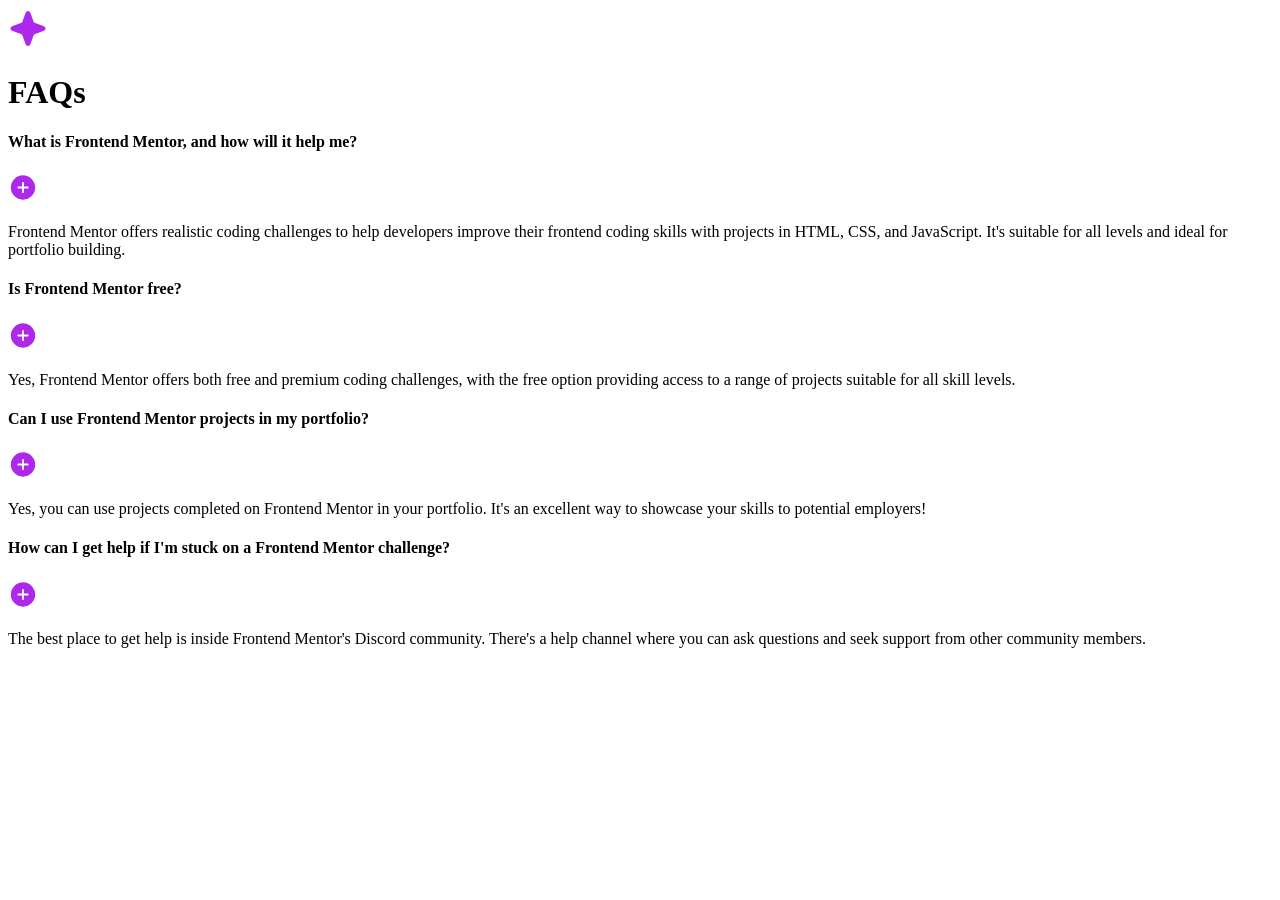
==== faq-accordion-main/index.html @ 293d1698 "html accordian structure planning" ====
<!DOCTYPE html>
<html lang="en">

<head>
  <meta charset="UTF-8">
  <meta name="viewport" content="width=device-width, initial-scale=1.0">
  <link rel="icon" type="image/png" sizes="32x32" href="./assets/images/favicon-32x32.png">
  <title>Frontend Mentor | FAQ accordion</title>
  <link rel="stylesheet" href="css/main.css">
</head>

<body>
  <!-- container -->

  <div class="container">
    <div>
      <div class="accordion-card">
        <img src="assets/images/icon-star.svg" alt="">
        <h1>
          FAQs
        </h1>
        <div class="accordian-questions">
          <h4>What is Frontend Mentor, and how will it help me?</h4>
          <img src="./assets/images/icon-plus.svg" alt="plus-icon">
          <div>
            <p>
              Frontend Mentor offers realistic coding challenges to help developers improve their
              frontend coding skills with projects in HTML, CSS, and JavaScript. It's suitable for
              all levels and ideal for portfolio building.
            </p>
          </div>
        </div>
        <div class="accordian-questions">
          <h4>Is Frontend Mentor free?</h4>
          <img src="./assets/images/icon-plus.svg" alt="plus-icon">
          <div>
            <p>
              Yes, Frontend Mentor offers both free and premium coding challenges, with the free
              option providing access to a range of projects suitable for all skill levels.
            </p>
          </div>
        </div>
        <div class="accordian-questions">
          <h4>Can I use Frontend Mentor projects in my portfolio?</h4>
          <img src="assets/images/icon-plus.svg" alt="icon plus">
          <div>
            <p>
              Yes, you can use projects completed on Frontend Mentor in your portfolio. It's an excellent
              way to showcase your skills to potential employers!
            </p>
          </div>
        </div>
        <div class="accordian-questions">
          <h4> How can I get help if I'm stuck on a Frontend Mentor challenge?</h4>
          <img src="assets/images/icon-plus.svg" alt="icon plus">
          <div>
            <p>
              The best place to get help is inside Frontend Mentor's Discord community. There's a help
              channel where you can ask questions and seek support from other community members.
            </p>
          </div>
        </div>
      </div>
    </div>
  </div>
  <!-- container -->
  <script src="js/script.js"></script>
</body>

</html>
---- faq-accordion-main/css/main.css ----
@import url('https://fonts.googleapis.com/css2?family=Work+Sans:ital,wght@0,100..900;1,100..900&display=swap');

*{
    box-sizing: border-box;
}

:root{
    --White: hsl(0, 0%, 100%);
    --Light-pink: hsl(275, 100%, 97%);
    --Grayish-purple: hsl(292, 16%, 49%);
    --Dark-purple: hsl(292, 42%, 14%);
    --Work-sans: "Work Sans", sans-serif;
}
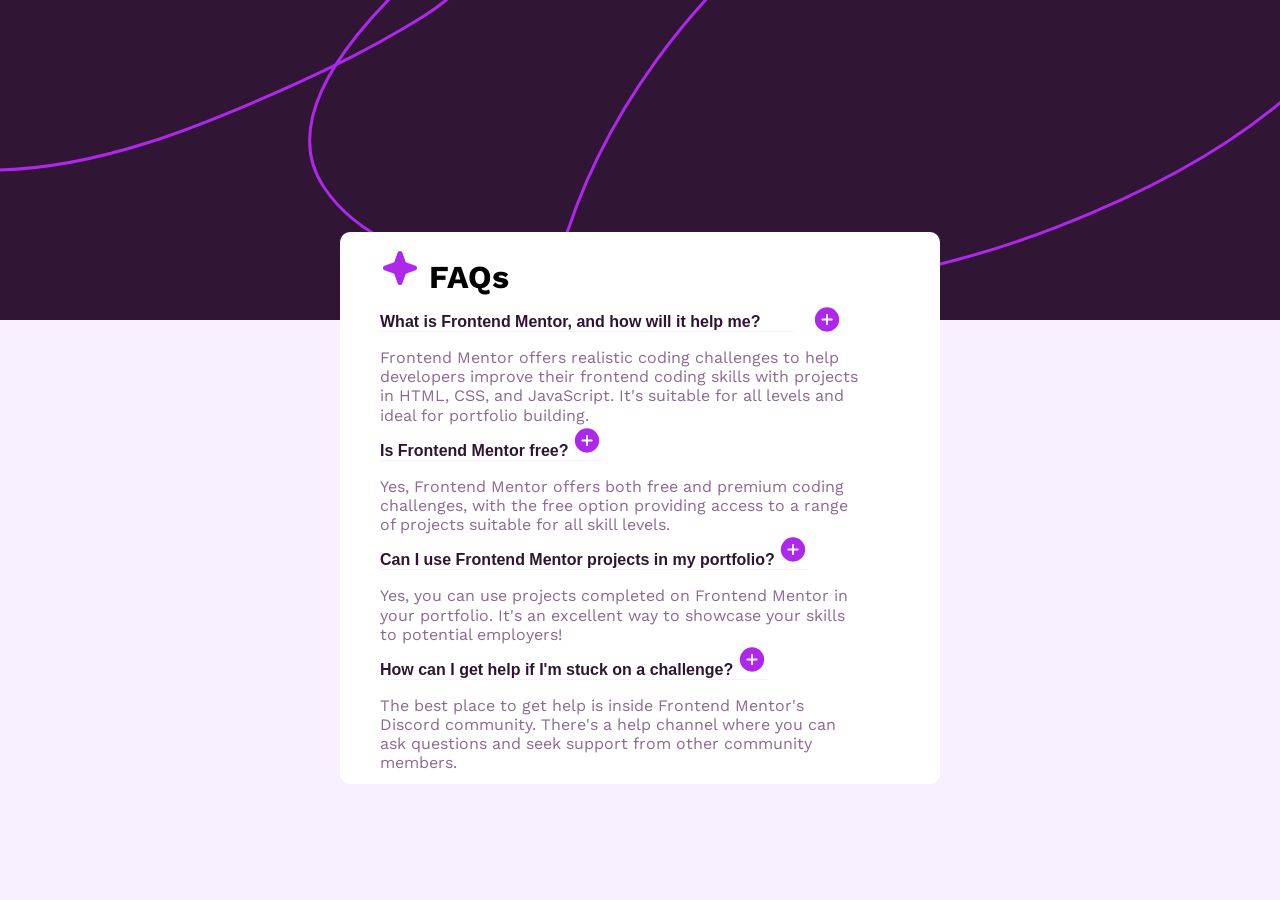
==== commit c65f739c: "Desktop styles" ====
--- a/faq-accordion-main/index.html
+++ b/faq-accordion-main/index.html
@@ -7,22 +7,28 @@
   <link rel="icon" type="image/png" sizes="32x32" href="./assets/images/favicon-32x32.png">
   <title>Frontend Mentor | FAQ accordion</title>
   <link rel="stylesheet" href="css/main.css">
+  <link rel="stylesheet" href="https://cdnjs.cloudflare.com/ajax/libs/font-awesome/6.1.1/css/all.min.css"> 
 </head>
 
 <body>
+
+  <div class="header_bg">
+  </div>
   <!-- container -->
 
-  <div class="container">
-    <div>
-      <div class="accordion-card">
-        <img src="assets/images/icon-star.svg" alt="">
+
+  <div class="accordion">
+      <div class="accordion-content">
         <h1>
+          <img class="icon-star" src="assets/images/icon-star.svg" alt="icon star">
           FAQs
         </h1>
         <div class="accordian-questions">
-          <h4>What is Frontend Mentor, and how will it help me?</h4>
-          <img src="./assets/images/icon-plus.svg" alt="plus-icon">
-          <div>
+          <button>
+            <span>What is Frontend Mentor, and how will it help me?</span>
+            <img class="img-icon" src="assets/images/icon-plus.svg" alt="icon plus">
+          </button>
+          <div class="accordion__description">
             <p>
               Frontend Mentor offers realistic coding challenges to help developers improve their
               frontend coding skills with projects in HTML, CSS, and JavaScript. It's suitable for
@@ -31,19 +37,23 @@
           </div>
         </div>
         <div class="accordian-questions">
-          <h4>Is Frontend Mentor free?</h4>
-          <img src="./assets/images/icon-plus.svg" alt="plus-icon">
-          <div>
+          <button>
+            <span>Is Frontend Mentor free?</span>
+            <img src="./assets/images/icon-plus.svg" alt="plus-icon">
+          </button>
+          <div class="accordion__description">
             <p>
               Yes, Frontend Mentor offers both free and premium coding challenges, with the free
               option providing access to a range of projects suitable for all skill levels.
             </p>
           </div>
         </div>
-        <div class="accordian-questions">
-          <h4>Can I use Frontend Mentor projects in my portfolio?</h4>
-          <img src="assets/images/icon-plus.svg" alt="icon plus">
-          <div>
+        <div class="accordian-questions" >
+          <button>
+            <span>Can I use Frontend Mentor projects in my portfolio?</span>
+            <img src="assets/images/icon-plus.svg" alt="icon plus">
+          </button>
+          <div class="accordion__description">
             <p>
               Yes, you can use projects completed on Frontend Mentor in your portfolio. It's an excellent
               way to showcase your skills to potential employers!
@@ -51,9 +61,11 @@
           </div>
         </div>
         <div class="accordian-questions">
-          <h4> How can I get help if I'm stuck on a Frontend Mentor challenge?</h4>
-          <img src="assets/images/icon-plus.svg" alt="icon plus">
-          <div>
+          <button>
+            <span>How can I get help if I'm stuck on a challenge?</span>
+            <img src="assets/images/icon-plus.svg" alt="icon plus">
+          </button>
+          <div class="accordion__description">
             <p>
               The best place to get help is inside Frontend Mentor's Discord community. There's a help
               channel where you can ask questions and seek support from other community members.
@@ -61,10 +73,8 @@
           </div>
         </div>
       </div>
-    </div>
   </div>
   <!-- container -->
   <script src="js/script.js"></script>
 </body>
-
 </html>
--- a/faq-accordion-main/css/main.css
+++ b/faq-accordion-main/css/main.css
@@ -2,6 +2,8 @@
 
 *{
     box-sizing: border-box;
+    margin: 0;
+    padding: 0;
 }
 
 :root{
@@ -12,3 +14,70 @@
     --Work-sans: "Work Sans", sans-serif;
 }
 
+body{
+    background-color: var(--Light-pink);
+    font-family: var(--Work-sans);
+}
+
+.header_bg{
+    background-image: url('../assets/images/background-pattern-desktop.svg');
+    background-repeat: no-repeat;
+    height: 320px;
+}
+
+button{
+    background: none;
+    border: none;
+    border-bottom: 1px solid var(--Light-pink);
+}
+
+.icon-star{
+    width: 40px;
+    height: 40px;
+}
+
+.accordion{
+    height: 100vh;
+    background-color: var(--White);
+    width: 37.5rem;
+    height: 34.5rem;
+    margin: 0 auto;
+    position: relative;
+    top: -5.5rem;
+    border-radius: 10px;
+    padding: 1rem 2.5rem;
+}
+
+.accordion-content{
+    display: flex;
+    flex-direction: column;
+    justify-content: center;
+}
+
+.img-icon{
+    position: relative;
+    left: 3rem;
+    top: 0.5rem;
+}
+
+.accordion-questions{
+   
+}
+
+.accordion__description{
+   padding-top: 1rem;
+    /* visibility: hidden; */
+}
+
+.accordion-content span{
+    color: var(--Dark-purple);
+    font-weight: bold;
+    font-size: 16px;
+}
+
+.accordion__description p{
+    color: var(--Grayish-purple);
+    line-height: 1.2rem;
+    width: 30rem;
+}
+
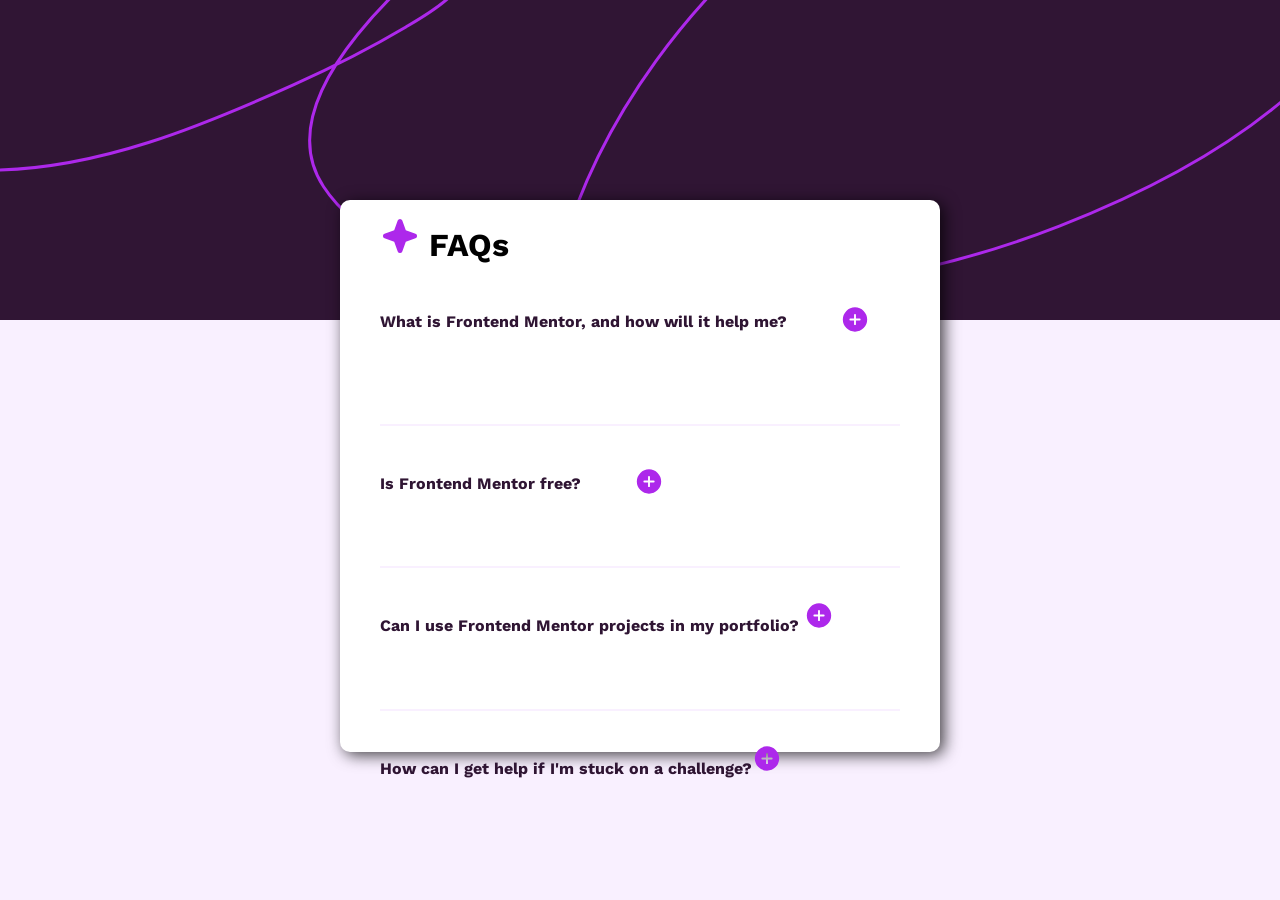
==== commit d47dbfbe: "changing css and html content, adding queries for javascript" ====
--- a/faq-accordion-main/index.html
+++ b/faq-accordion-main/index.html
@@ -15,62 +15,41 @@
   <div class="header_bg">
   </div>
   <!-- container -->
-
-
   <div class="accordion">
       <div class="accordion-content">
         <h1>
           <img class="icon-star" src="assets/images/icon-star.svg" alt="icon star">
           FAQs
         </h1>
-        <div class="accordian-questions">
-          <button>
-            <span>What is Frontend Mentor, and how will it help me?</span>
-            <img class="img-icon" src="assets/images/icon-plus.svg" alt="icon plus">
-          </button>
-          <div class="accordion__description">
-            <p>
+        <div class="accordion-questions">
+            <p class="question">What is Frontend Mentor, and how will it help me? <img class="img-icon" src="assets/images/icon-plus.svg" alt="icon plus"></p>
+        
+            <p class="accordion__description">
               Frontend Mentor offers realistic coding challenges to help developers improve their
               frontend coding skills with projects in HTML, CSS, and JavaScript. It's suitable for
               all levels and ideal for portfolio building.
             </p>
-          </div>
         </div>
-        <div class="accordian-questions">
-          <button>
-            <span>Is Frontend Mentor free?</span>
-            <img src="./assets/images/icon-plus.svg" alt="plus-icon">
-          </button>
-          <div class="accordion__description">
-            <p>
+        <div class="accordion-questions">
+          <p class="question">Is Frontend Mentor free? <img class="img-icon" src="./assets/images/icon-plus.svg" alt="plus-icon"></p>
+          <p class="accordion__description">
               Yes, Frontend Mentor offers both free and premium coding challenges, with the free
               option providing access to a range of projects suitable for all skill levels.
             </p>
-          </div>
         </div>
-        <div class="accordian-questions" >
-          <button>
-            <span>Can I use Frontend Mentor projects in my portfolio?</span>
-            <img src="assets/images/icon-plus.svg" alt="icon plus">
-          </button>
-          <div class="accordion__description">
-            <p>
+        <div class="accordion-questions" >
+            <p class="question">Can I use Frontend Mentor projects in my portfolio?  <img src="assets/images/icon-plus.svg" alt="icon plus"></p>
+            <p class="accordion__description">
               Yes, you can use projects completed on Frontend Mentor in your portfolio. It's an excellent
               way to showcase your skills to potential employers!
             </p>
-          </div>
         </div>
-        <div class="accordian-questions">
-          <button>
-            <span>How can I get help if I'm stuck on a challenge?</span>
-            <img src="assets/images/icon-plus.svg" alt="icon plus">
-          </button>
-          <div class="accordion__description">
-            <p>
+        <div class="accordion-questions">
+            <p class="question">How can I get help if I'm stuck on a challenge?<img src="assets/images/icon-plus.svg" alt="icon plus"></p>
+            <p class="accordion__description">
               The best place to get help is inside Frontend Mentor's Discord community. There's a help
               channel where you can ask questions and seek support from other community members.
             </p>
-          </div>
         </div>
       </div>
   </div>
--- a/faq-accordion-main/css/main.css
+++ b/faq-accordion-main/css/main.css
@@ -25,12 +25,6 @@
     height: 320px;
 }
 
-button{
-    background: none;
-    border: none;
-    border-bottom: 1px solid var(--Light-pink);
-}
-
 .icon-star{
     width: 40px;
     height: 40px;
@@ -43,9 +37,12 @@
     height: 34.5rem;
     margin: 0 auto;
     position: relative;
-    top: -5.5rem;
+    top: -7.5rem;
     border-radius: 10px;
     padding: 1rem 2.5rem;
+    -webkit-box-shadow: 4px 3px 16px 0px rgba(0,0,0,0.75);
+    -moz-box-shadow: 4px 3px 16px 0px rgba(0,0,0,0.75);
+    box-shadow: 4px 3px 16px 0px rgba(0,0,0,0.75);
 }
 
 .accordion-content{
@@ -54,30 +51,55 @@
     justify-content: center;
 }
 
+.accordion-questions{
+    border-bottom: 2px solid var(--Light-pink);
+    padding-top: 0rem;
+    padding-bottom: 2rem;
+}
+
 .img-icon{
     position: relative;
     left: 3rem;
     top: 0.5rem;
 }
 
-.accordion-questions{
-   
+.img:nth-child(2){
+    position: relative;
+    left: 13rem;
 }
 
 .accordion__description{
    padding-top: 1rem;
-    /* visibility: hidden; */
+   visibility: hidden;
 }
 
-.accordion-content span{
+.accordion-content .question{
     color: var(--Dark-purple);
     font-weight: bold;
-    font-size: 16px;
+    font-size: 1rem;
+    cursor: pointer;
+    position: relative;
+    top: 2rem;
 }
 
-.accordion__description p{
+.question:hover{
+    color: var(--Grayish-purple);
+}
+
+.accordion__description{
     color: var(--Grayish-purple);
     line-height: 1.2rem;
+    font-size: 1rem;
     width: 30rem;
 }
 
+@media(max-width: 768px){
+    .header_bg{
+        background-image: url('../assets/images/background-pattern-mobile.svg');
+        background-repeat: no-repeat;
+        background-size: cover;
+    }
+    .accordion{
+        width: 23.5rem;
+    }
+}
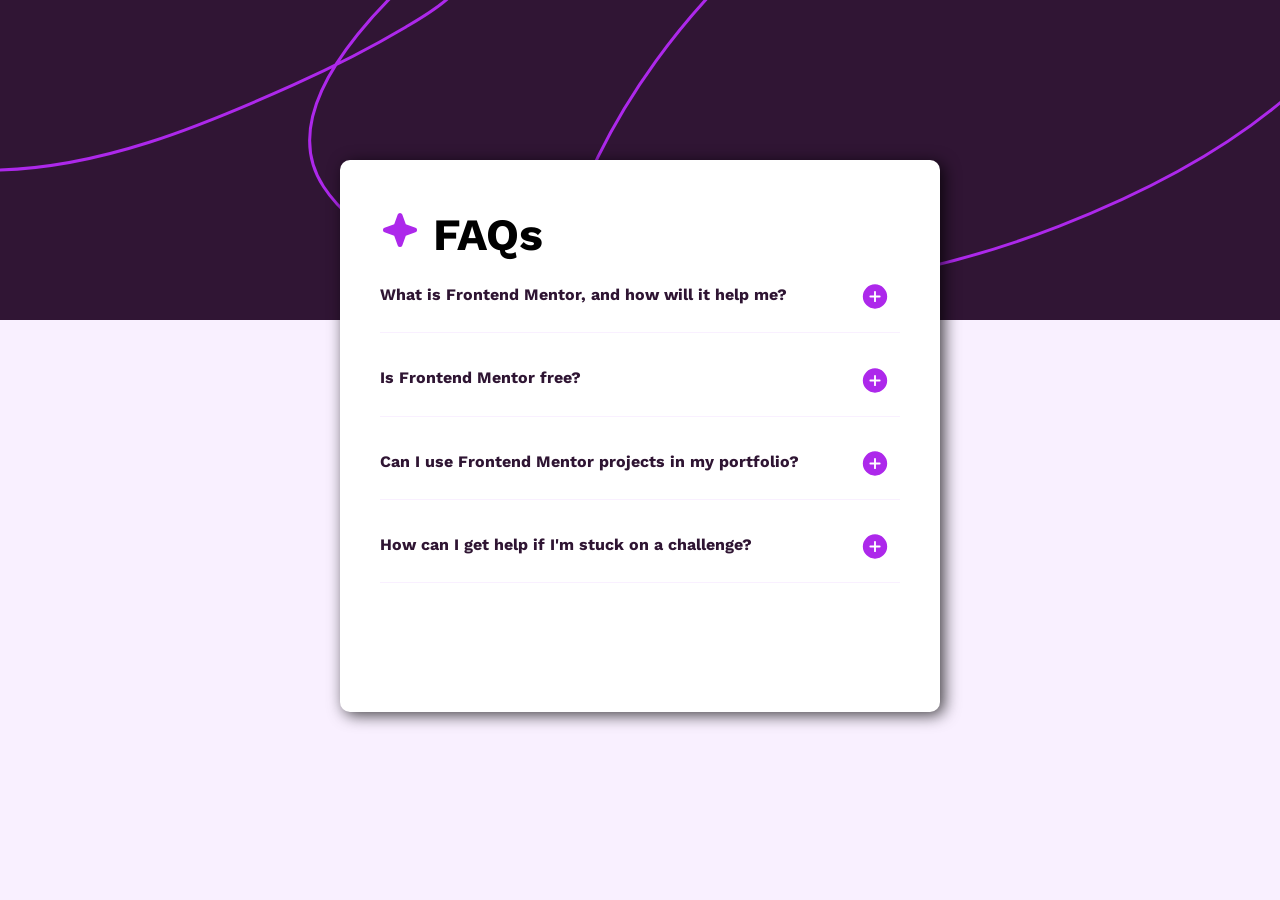
==== commit 5d43dc7d: "adding mobile styles and starting queries for javascript accordion" ====
--- a/faq-accordion-main/index.html
+++ b/faq-accordion-main/index.html
@@ -22,34 +22,69 @@
           FAQs
         </h1>
         <div class="accordion-questions">
-            <p class="question">What is Frontend Mentor, and how will it help me? <img class="img-icon" src="assets/images/icon-plus.svg" alt="icon plus"></p>
-        
-            <p class="accordion__description">
+          <div class="q-box">
+            <p class="question">What is Frontend Mentor, and how will it help me? </p>
+          </div>
+          <div class="icon-box">
+            <img class="img-icon" id="img" src="assets/images/icon-plus.svg" alt="icon plus">
+          </div>
+          <div class="accordion__description">
+            <p>
               Frontend Mentor offers realistic coding challenges to help developers improve their
               frontend coding skills with projects in HTML, CSS, and JavaScript. It's suitable for
               all levels and ideal for portfolio building.
             </p>
+          </div>
+          <div class="dashers"></div>
         </div>
         <div class="accordion-questions">
-          <p class="question">Is Frontend Mentor free? <img class="img-icon" src="./assets/images/icon-plus.svg" alt="plus-icon"></p>
-          <p class="accordion__description">
-              Yes, Frontend Mentor offers both free and premium coding challenges, with the free
-              option providing access to a range of projects suitable for all skill levels.
-            </p>
+          <div class="q-box">
+            <p class="question">Is Frontend Mentor free?</p>
+          </div>
+          <div class="icon-box">
+            <img class="img-icon" src="./assets/images/icon-plus.svg" alt="plus-icon">
+          </div>
+          <div class="dashers"></div>
+          <div>
+            <p class="accordion__description">
+                Yes, Frontend Mentor offers both free and premium coding challenges, with the free
+                option providing access to a range of projects suitable for all skill levels.
+              </p>
+          </div>
         </div>
         <div class="accordion-questions" >
-            <p class="question">Can I use Frontend Mentor projects in my portfolio?  <img src="assets/images/icon-plus.svg" alt="icon plus"></p>
+          <div class="q-box">
+
+            <p class="question">Can I use Frontend Mentor projects in my portfolio?</p>
+          </div>
+          <div class="icon-box">
+            <img src="assets/images/icon-plus.svg" class="img-icon" alt="icon plus">
+          </div>
+          <div>
+
             <p class="accordion__description">
               Yes, you can use projects completed on Frontend Mentor in your portfolio. It's an excellent
               way to showcase your skills to potential employers!
             </p>
+          </div>
+          <div class="dashers"></div>
         </div>
         <div class="accordion-questions">
-            <p class="question">How can I get help if I'm stuck on a challenge?<img src="assets/images/icon-plus.svg" alt="icon plus"></p>
+          <div class="q-box">
+
+            <p class="question">How can I get help if I'm stuck on a challenge?</p>
+          </div>
+          <div class="icon-box">
+            <img src="assets/images/icon-plus.svg" class="img-icon" alt="icon plus">
+          </div>
+          <div class="dashers"></div>
+          <div>
+
             <p class="accordion__description">
               The best place to get help is inside Frontend Mentor's Discord community. There's a help
               channel where you can ask questions and seek support from other community members.
             </p>
+          </div>
         </div>
       </div>
   </div>
--- a/faq-accordion-main/css/main.css
+++ b/faq-accordion-main/css/main.css
@@ -37,7 +37,7 @@
     height: 34.5rem;
     margin: 0 auto;
     position: relative;
-    top: -7.5rem;
+    top: -10rem;
     border-radius: 10px;
     padding: 1rem 2.5rem;
     -webkit-box-shadow: 4px 3px 16px 0px rgba(0,0,0,0.75);
@@ -46,21 +46,30 @@
 }
 
 .accordion-content{
-    display: flex;
-    flex-direction: column;
-    justify-content: center;
+    padding: 2rem 0;
+}
+
+.accordion-content h1{
+    font-size: 2.8rem;
 }
 
 .accordion-questions{
-    border-bottom: 2px solid var(--Light-pink);
-    padding-top: 0rem;
-    padding-bottom: 2rem;
+   padding: 0.7rem 0;
+}
+
+.dashers{
+    border-bottom: 1px solid var(--Light-pink);
+}
+
+.q-box{
+    flex: 1;
+    margin: 3px 0;
 }
 
 .img-icon{
     position: relative;
-    left: 3rem;
-    top: 0.5rem;
+    left: 30rem;
+    top: -1rem;
 }
 
 .img:nth-child(2){
@@ -71,22 +80,23 @@
 .accordion__description{
    padding-top: 1rem;
    visibility: hidden;
+   position: absolute;
 }
 
-.accordion-content .question{
+.q-box, .question{
     color: var(--Dark-purple);
     font-weight: bold;
     font-size: 1rem;
     cursor: pointer;
     position: relative;
-    top: 2rem;
+    top: 0.3rem;
 }
 
 .question:hover{
     color: var(--Grayish-purple);
 }
 
-.accordion__description{
+.accordion__description p{
     color: var(--Grayish-purple);
     line-height: 1.2rem;
     font-size: 1rem;
@@ -98,8 +108,14 @@
         background-image: url('../assets/images/background-pattern-mobile.svg');
         background-repeat: no-repeat;
         background-size: cover;
+        width: 100%;
     }
     .accordion{
         width: 23.5rem;
     }
+
+    .img-icon{
+        position: relative;
+        left: 18rem;
+    }
 }
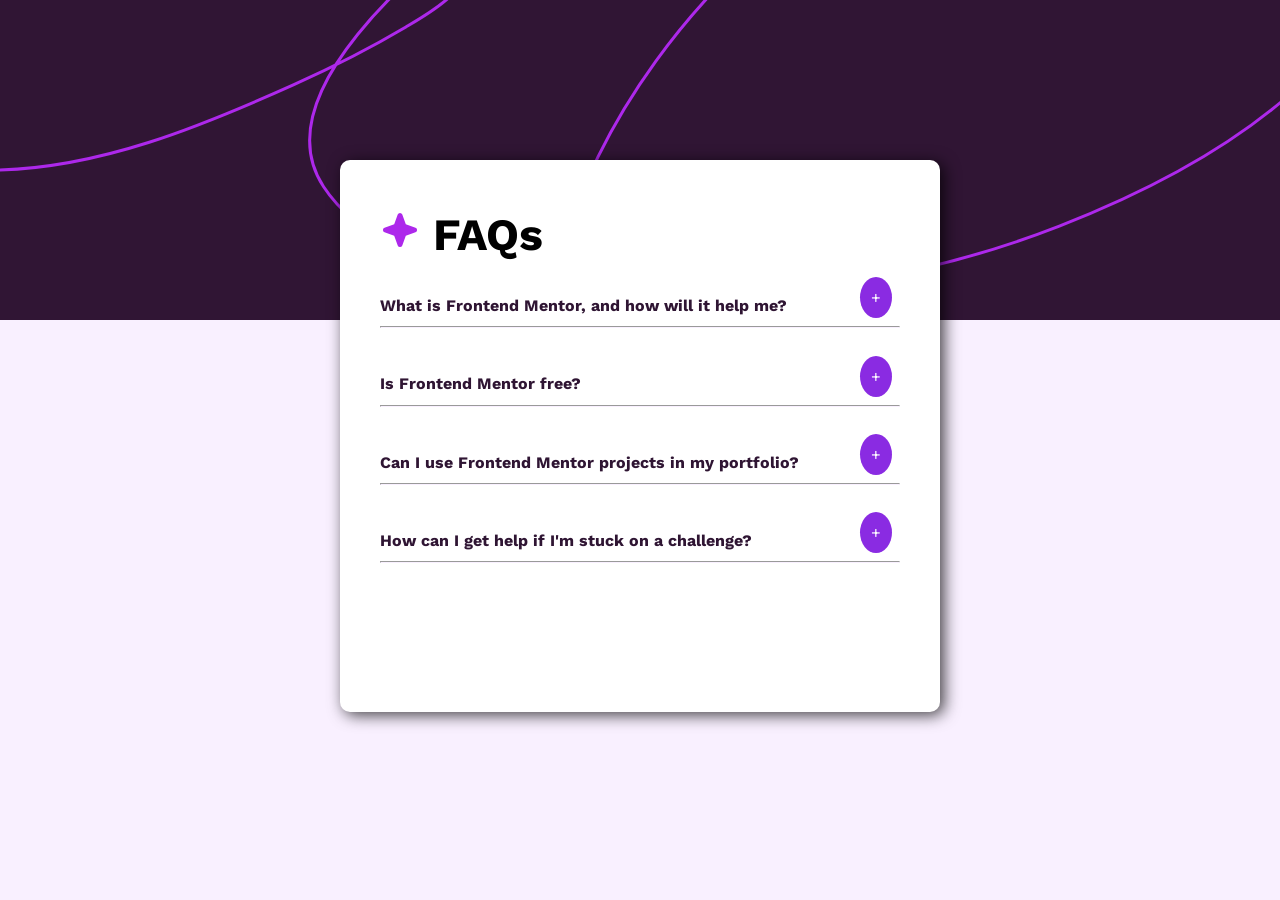
==== commit 36e2b860: "accordion finished feature" ====
--- a/faq-accordion-main/index.html
+++ b/faq-accordion-main/index.html
@@ -22,69 +22,51 @@
           FAQs
         </h1>
         <div class="accordion-questions">
-          <div class="q-box">
-            <p class="question">What is Frontend Mentor, and how will it help me? </p>
-          </div>
-          <div class="icon-box">
-            <img class="img-icon" id="img" src="assets/images/icon-plus.svg" alt="icon plus">
+          <div class="question">
+            <p>What is Frontend Mentor, and how will it help me? </p>
           </div>
           <div class="accordion__description">
-            <p>
               Frontend Mentor offers realistic coding challenges to help developers improve their
               frontend coding skills with projects in HTML, CSS, and JavaScript. It's suitable for
               all levels and ideal for portfolio building.
+          </div>
+          <hr>
+        </div>
+        <div class="accordion-questions">
+          <div class="question">
+            <p>Is Frontend Mentor free?</p>
+          </div>
+          <div>
+            <p class="accordion__description">
+              Yes, Frontend Mentor offers both free and premium coding challenges, with the free
+              option providing access to a range of projects suitable for all skill levels.
             </p>
           </div>
-          <div class="dashers"></div>
-        </div>
-        <div class="accordion-questions">
-          <div class="q-box">
-            <p class="question">Is Frontend Mentor free?</p>
-          </div>
-          <div class="icon-box">
-            <img class="img-icon" src="./assets/images/icon-plus.svg" alt="plus-icon">
-          </div>
-          <div class="dashers"></div>
-          <div>
-            <p class="accordion__description">
-                Yes, Frontend Mentor offers both free and premium coding challenges, with the free
-                option providing access to a range of projects suitable for all skill levels.
-              </p>
-          </div>
+          <hr>
         </div>
         <div class="accordion-questions" >
-          <div class="q-box">
-
-            <p class="question">Can I use Frontend Mentor projects in my portfolio?</p>
-          </div>
-          <div class="icon-box">
-            <img src="assets/images/icon-plus.svg" class="img-icon" alt="icon plus">
+          <div class="question">
+            <p>Can I use Frontend Mentor projects in my portfolio?</p>
           </div>
           <div>
-
             <p class="accordion__description">
               Yes, you can use projects completed on Frontend Mentor in your portfolio. It's an excellent
               way to showcase your skills to potential employers!
             </p>
           </div>
-          <div class="dashers"></div>
+          <hr>
         </div>
         <div class="accordion-questions">
-          <div class="q-box">
-
-            <p class="question">How can I get help if I'm stuck on a challenge?</p>
+          <div class="question">
+            <p>How can I get help if I'm stuck on a challenge?</p>
           </div>
-          <div class="icon-box">
-            <img src="assets/images/icon-plus.svg" class="img-icon" alt="icon plus">
-          </div>
-          <div class="dashers"></div>
           <div>
-
             <p class="accordion__description">
               The best place to get help is inside Frontend Mentor's Discord community. There's a help
               channel where you can ask questions and seek support from other community members.
             </p>
           </div>
+          <hr>
         </div>
       </div>
   </div>
--- a/faq-accordion-main/css/main.css
+++ b/faq-accordion-main/css/main.css
@@ -49,6 +49,29 @@
     padding: 2rem 0;
 }
 
+.accordion-content .accordion-questions::before{
+    content: '+';
+    color: var(--White);
+    background-color: blueviolet;
+    position: relative;
+    border-radius: 50%;
+    padding: 11px;
+    top: 1rem;
+    left: 30rem;
+    font-size: 16px;
+    transform: translateY(-50%);
+}
+
+.accordion-content .accordion-questions.active .accordion__description{
+    height: 120px;
+}
+
+
+.accordion-content .accordion-questions.active::before{
+    content: '-';
+    font-size: 16px;
+}
+
 .accordion-content h1{
     font-size: 2.8rem;
 }
@@ -57,33 +80,21 @@
    padding: 0.7rem 0;
 }
 
-.dashers{
+hr{
     border-bottom: 1px solid var(--Light-pink);
-}
-
-.q-box{
-    flex: 1;
-    margin: 3px 0;
-}
-
-.img-icon{
-    position: relative;
-    left: 30rem;
-    top: -1rem;
-}
-
-.img:nth-child(2){
-    position: relative;
-    left: 13rem;
 }
 
 .accordion__description{
    padding-top: 1rem;
-   visibility: hidden;
-   position: absolute;
+   overflow: hidden;
+   height: 0;
+   position: relative;
+   transition: 0.5s;
 }
 
-.q-box, .question{
+
+
+.question{
     color: var(--Dark-purple);
     font-weight: bold;
     font-size: 1rem;
